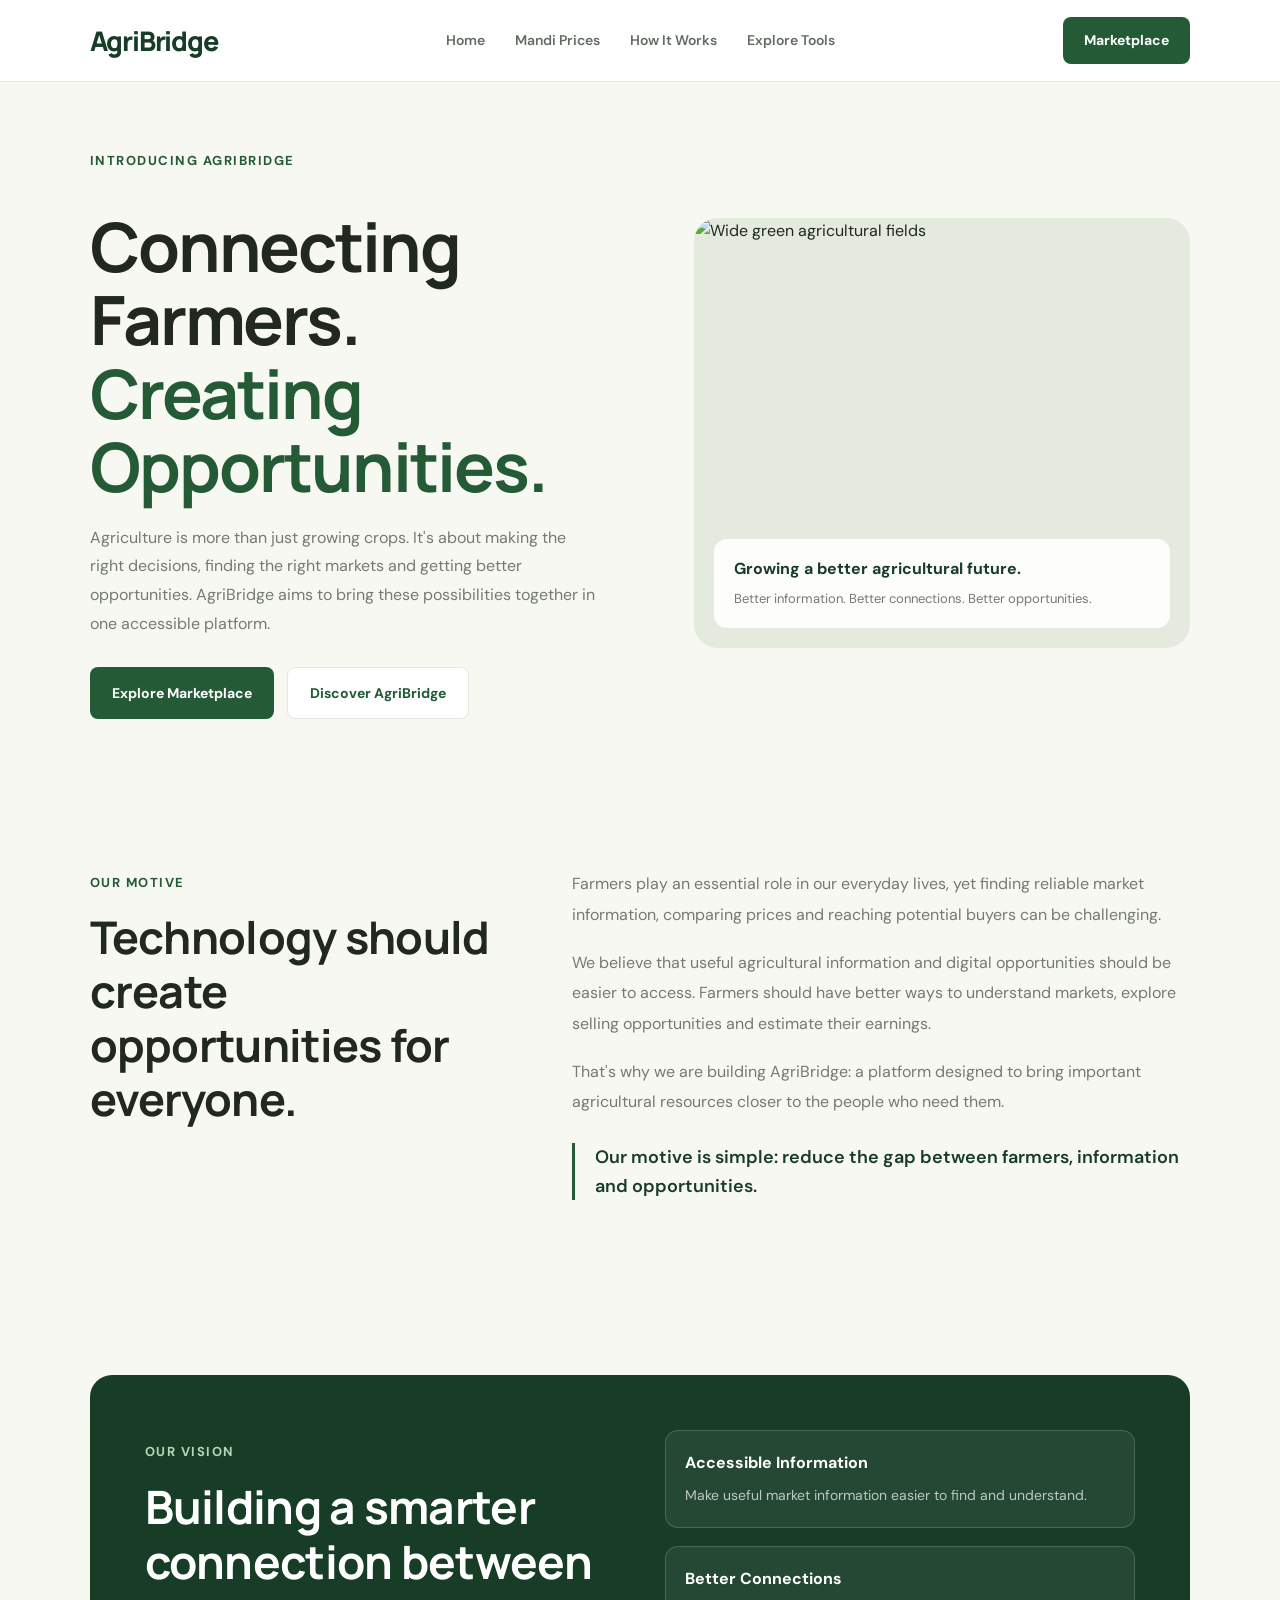
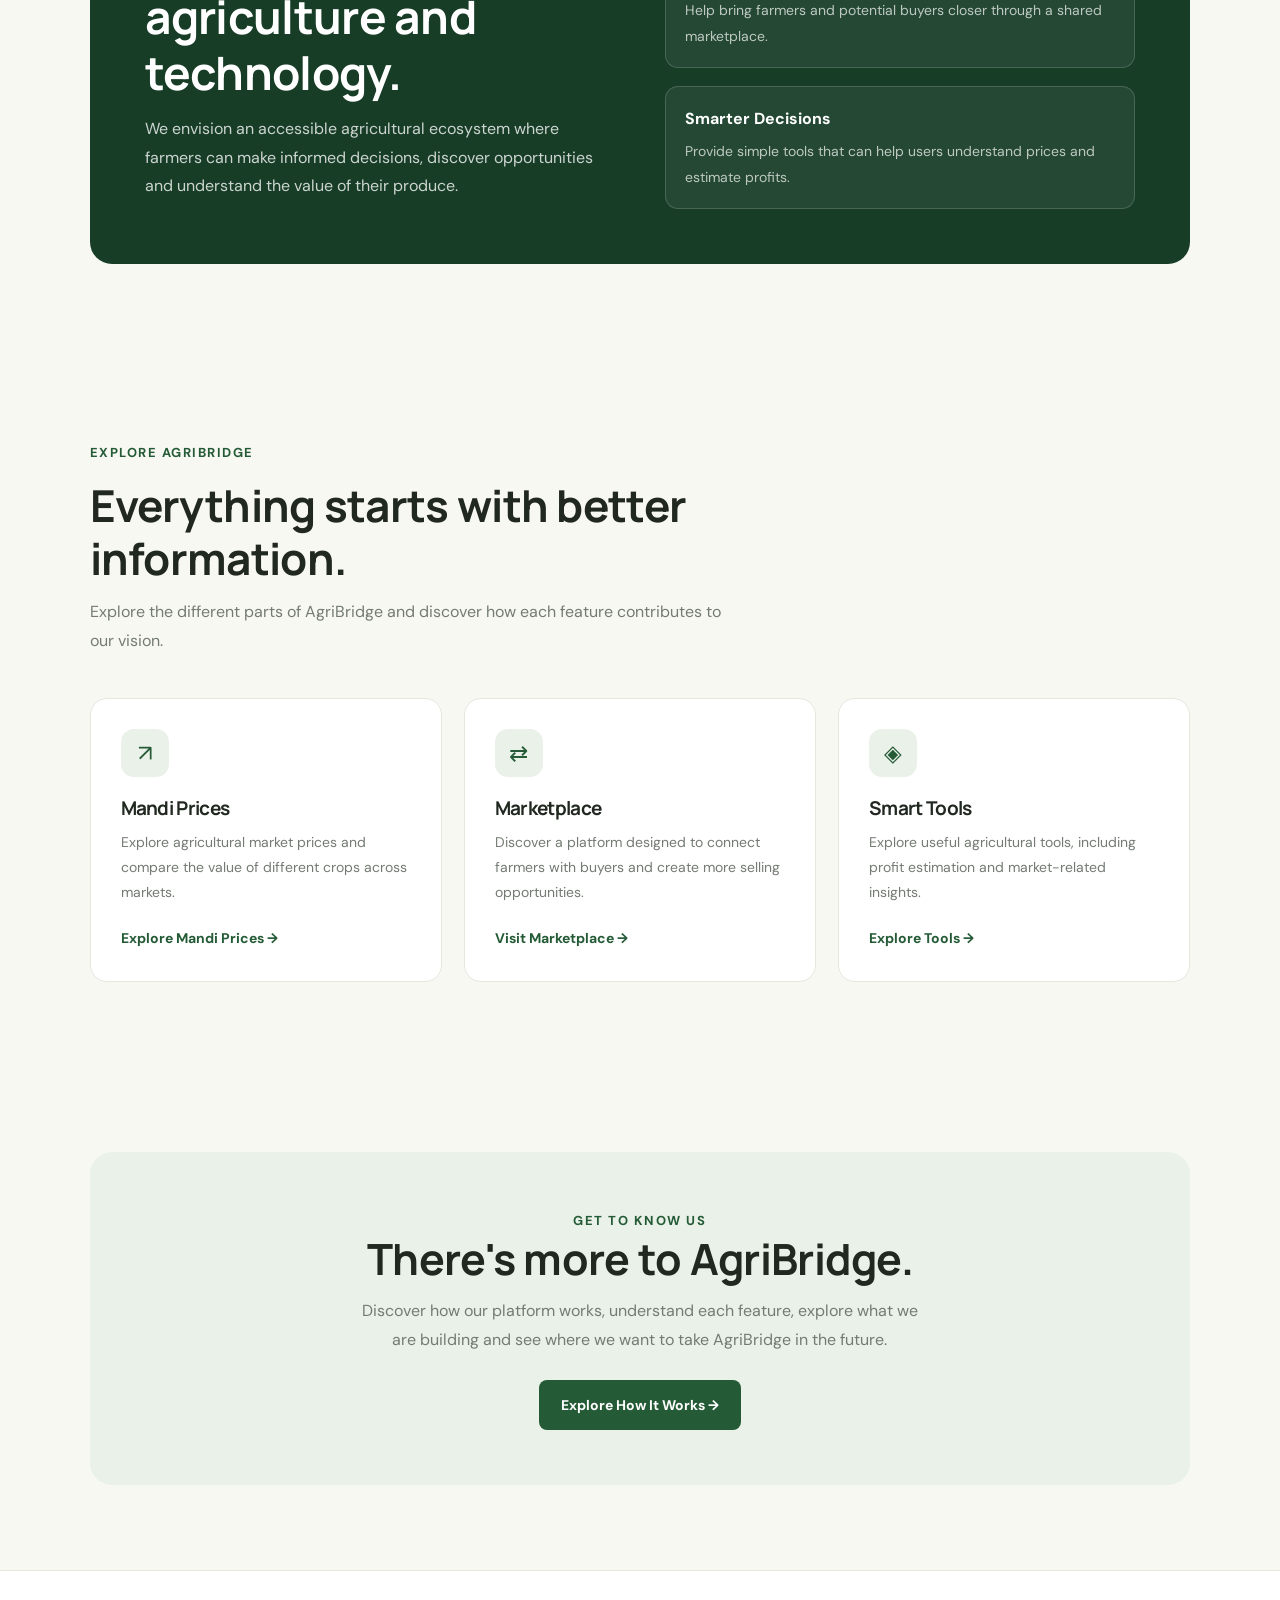
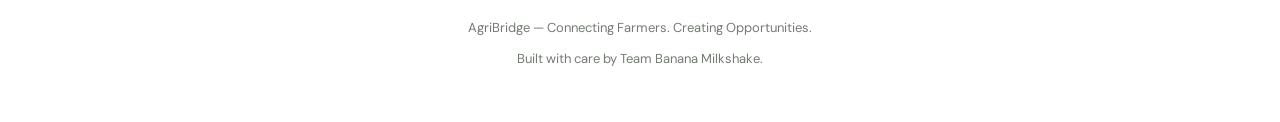
==== agribridge/index.html @ 363a291f "Initial commit: AgriBridge" ====
<!DOCTYPE html>
<html lang="en">

<head>
    <meta charset="UTF-8">
    <meta name="viewport" content="width=device-width, initial-scale=1.0">

    <meta name="description"
        content="AgriBridge connects farmers with market information, opportunities and useful agricultural tools.">

    <title>AgriBridge | Connecting Farmers. Creating Opportunities.</title>

    <link rel="stylesheet" href="style.css">

    <style>
        /* Landing Page */

        .home-hero {
            min-height: 570px;
            display: grid;
            grid-template-columns: 1.05fr 0.95fr;
            align-items: center;
            gap: 55px;
            padding-top: 65px;
            padding-bottom: 65px;
        }

        .hero-content .eyebrow,
        .section-eyebrow {
            color: var(--green);
            font-size: 13px;
            font-weight: 700;
            letter-spacing: 1.5px;
            text-transform: uppercase;
        }

        .hero-content h1 {
            font-size: clamp(42px, 5.5vw, 68px);
            line-height: 1.08;
            letter-spacing: -2px;
            margin: 20px 0;
        }

        .hero-content h1 span {
            color: var(--green);
        }

        .hero-content p {
            max-width: 510px;
            color: var(--muted);
            line-height: 1.8;
            font-size: 16px;
            margin-bottom: 28px;
        }

        .hero-actions {
            display: flex;
            gap: 13px;
            flex-wrap: wrap;
        }

        .hero-image {
            position: relative;
            min-height: 420px;
            border-radius: 24px;
            overflow: hidden;
            background: #e5eadf;
        }

        .hero-image img {
            width: 100%;
            height: 100%;
            min-height: 420px;
            object-fit: cover;
            display: block;
        }

        .hero-image-caption {
            position: absolute;
            bottom: 20px;
            left: 20px;
            right: 20px;
            padding: 17px 20px;
            background: rgba(255, 255, 255, .92);
            border-radius: 13px;
        }

        .hero-image-caption strong {
            display: block;
            color: var(--green-dark);
            margin-bottom: 4px;
        }

        .hero-image-caption span {
            font-size: 13px;
            color: var(--muted);
        }

        /* Mission */

        .mission-section {
            padding: 85px 0;
            background: var(--cream);
        }

        .mission-layout {
            display: grid;
            grid-template-columns: 0.8fr 1.2fr;
            gap: 70px;
            align-items: start;
        }

        .mission-layout h2 {
            font-size: clamp(30px, 4vw, 45px);
            line-height: 1.2;
            margin-top: 15px;
        }

        .mission-content p {
            color: var(--muted);
            line-height: 1.9;
            margin-bottom: 18px;
        }

        .mission-highlight {
            border-left: 3px solid var(--green);
            padding-left: 20px;
            margin-top: 25px;
            color: var(--green-dark);
            font-size: 18px;
            font-weight: 600;
            line-height: 1.6;
        }

        /* Vision */

        .vision-section {
            padding: 90px 0;
        }

        .vision-box {
            background: var(--green-dark);
            color: white;
            padding: 55px;
            border-radius: 22px;
            display: grid;
            grid-template-columns: 1fr 1fr;
            gap: 50px;
            align-items: center;
        }

        .vision-box .section-eyebrow {
            color: #b7d6b8;
        }

        .vision-box h2 {
            font-size: clamp(30px, 4vw, 46px);
            line-height: 1.2;
            margin: 15px 0;
        }

        .vision-box p {
            color: rgba(255, 255, 255, .78);
            line-height: 1.8;
        }

        .vision-points {
            display: grid;
            gap: 18px;
        }

        .vision-point {
            padding: 19px;
            border: 1px solid rgba(255, 255, 255, .17);
            border-radius: 13px;
            background: rgba(255, 255, 255, .06);
        }

        .vision-point strong {
            display: block;
            margin-bottom: 6px;
        }

        .vision-point span {
            color: rgba(255, 255, 255, .7);
            font-size: 14px;
            line-height: 1.6;
        }

        /* Features */

        .features-section {
            padding: 85px 0;
            background: var(--cream);
        }

        .section-heading {
            max-width: 650px;
            margin-bottom: 42px;
        }

        .section-heading h2 {
            font-size: clamp(30px, 4vw, 44px);
            line-height: 1.2;
            margin: 14px 0;
        }

        .section-heading p {
            color: var(--muted);
            line-height: 1.8;
        }

        .home-features {
            display: grid;
            grid-template-columns: repeat(3, 1fr);
            gap: 22px;
        }

        .home-feature {
            background: white;
            padding: 30px;
            border: 1px solid var(--border);
            border-radius: 17px;
            transition: transform .2s ease;
        }

        .home-feature:hover {
            transform: translateY(-5px);
        }

        .feature-icon {
            width: 48px;
            height: 48px;
            display: grid;
            place-items: center;
            background: var(--green-light);
            color: var(--green);
            border-radius: 13px;
            font-size: 23px;
            margin-bottom: 20px;
        }

        .home-feature h3 {
            margin-bottom: 10px;
            font-size: 19px;
        }

        .home-feature p {
            color: var(--muted);
            font-size: 14px;
            line-height: 1.8;
            margin-bottom: 20px;
        }

        .feature-link {
            color: var(--green);
            font-weight: 700;
            font-size: 14px;
            text-decoration: none;
        }

        .feature-link:hover {
            text-decoration: underline;
        }

        /* Closing CTA */

        .home-cta {
            padding: 85px 0;
        }

        .home-cta-box {
            text-align: center;
            padding: 55px 25px;
            background: var(--green-light);
            border-radius: 22px;
        }

        .home-cta-box h2 {
            font-size: clamp(29px, 4vw, 43px);
            margin-bottom: 13px;
        }

        .home-cta-box p {
            max-width: 570px;
            margin: 0 auto 25px;
            color: var(--muted);
            line-height: 1.8;
        }

        /* Responsive */

        @media (max-width: 900px) {
            .home-hero {
                grid-template-columns: 1fr;
                gap: 35px;
            }

            .hero-image {
                min-height: 350px;
            }

            .hero-image img {
                min-height: 350px;
            }

            .mission-layout {
                grid-template-columns: 1fr;
                gap: 25px;
            }

            .vision-box {
                grid-template-columns: 1fr;
                padding: 35px;
            }

            .home-features {
                grid-template-columns: 1fr 1fr;
            }
        }

        @media (max-width: 600px) {
            .home-features {
                grid-template-columns: 1fr;
            }

            .home-hero {
                padding-top: 40px;
                padding-bottom: 45px;
            }

            .hero-content h1 {
                letter-spacing: -1px;
            }

            .vision-box {
                padding: 27px;
            }
        }
    </style>
</head>


<body>

    <!-- Navigation -->

    <header class="navbar">

        <a href="index.html" class="logo">
            AgriBridge
        </a>

        <nav>
            <a href="index.html">Home</a>
            <a href="mandi.html">Mandi Prices</a>
            <a href="how-it-works.html">How It Works</a>
            <a href="tools.html">Explore Tools</a>
        </nav>

        <a href="marketplace.html" class="button primary nav-cta">
            Marketplace
        </a>

    </header>


    <main>

        <!-- Hero Section -->

        <section class="page-container home-hero">

            <div class="hero-content">

                <span class="eyebrow">
                    Introducing AgriBridge
                </span>

                <h1>
                    Connecting Farmers.
                    <span>Creating Opportunities.</span>
                </h1>

                <p>
                    Agriculture is more than just growing crops.
                    It's about making the right decisions, finding
                    the right markets and getting better opportunities.

                    AgriBridge aims to bring these possibilities
                    together in one accessible platform.
                </p>

                <div class="hero-actions">

                    <a href="marketplace.html" class="button primary">
                        Explore Marketplace
                    </a>

                    <a href="how-it-works.html" class="button secondary">
                        Discover AgriBridge
                    </a>

                </div>

            </div>


            <div class="hero-image">

                <img src="https://images.unsplash.com/photo-1500382017468-9049fed747ef?w=1200&q=85"
                    alt="Wide green agricultural fields">

                <div class="hero-image-caption">

                    <strong>Growing a better agricultural future.</strong>

                    <span>
                        Better information. Better connections. Better opportunities.
                    </span>

                </div>

            </div>

        </section>



        <!-- Our Motive -->

        <section class="mission-section">

            <div class="page-container mission-layout">

                <div>

                    <span class="section-eyebrow">
                        Our Motive
                    </span>

                    <h2>
                        Technology should create opportunities for everyone.
                    </h2>

                </div>


                <div class="mission-content">

                    <p>
                        Farmers play an essential role in our everyday lives,
                        yet finding reliable market information, comparing
                        prices and reaching potential buyers can be challenging.
                    </p>

                    <p>
                        We believe that useful agricultural information and
                        digital opportunities should be easier to access.
                        Farmers should have better ways to understand markets,
                        explore selling opportunities and estimate their earnings.
                    </p>

                    <p>
                        That's why we are building AgriBridge: a platform
                        designed to bring important agricultural resources
                        closer to the people who need them.
                    </p>

                    <div class="mission-highlight">
                        Our motive is simple: reduce the gap between farmers,
                        information and opportunities.
                    </div>

                </div>

            </div>

        </section>



        <!-- Our Vision -->

        <section class="page-container vision-section">

            <div class="vision-box">

                <div>

                    <span class="section-eyebrow">
                        Our Vision
                    </span>

                    <h2>
                        Building a smarter connection between agriculture and technology.
                    </h2>

                    <p>
                        We envision an accessible agricultural ecosystem
                        where farmers can make informed decisions,
                        discover opportunities and understand the value
                        of their produce.
                    </p>

                </div>


                <div class="vision-points">

                    <div class="vision-point">

                        <strong>Accessible Information</strong>

                        <span>
                            Make useful market information easier to find
                            and understand.
                        </span>

                    </div>


                    <div class="vision-point">

                        <strong>Better Connections</strong>

                        <span>
                            Help bring farmers and potential buyers closer
                            through a shared marketplace.
                        </span>

                    </div>


                    <div class="vision-point">

                        <strong>Smarter Decisions</strong>

                        <span>
                            Provide simple tools that can help users
                            understand prices and estimate profits.
                        </span>

                    </div>

                </div>

            </div>

        </section>



        <!-- What AgriBridge Offers -->

        <section class="features-section">

            <div class="page-container">

                <div class="section-heading">

                    <span class="section-eyebrow">
                        Explore AgriBridge
                    </span>

                    <h2>
                        Everything starts with better information.
                    </h2>

                    <p>
                        Explore the different parts of AgriBridge and
                        discover how each feature contributes to our vision.
                    </p>

                </div>


                <div class="home-features">


                    <!-- Mandi Prices -->

                    <article class="home-feature">

                        <div class="feature-icon">
                            ↗
                        </div>

                        <h3>Mandi Prices</h3>

                        <p>
                            Explore agricultural market prices and compare
                            the value of different crops across markets.
                        </p>

                        <a href="mandi.html" class="feature-link">
                            Explore Mandi Prices →
                        </a>

                    </article>



                    <!-- Marketplace -->

                    <article class="home-feature">

                        <div class="feature-icon">
                            ⇄
                        </div>

                        <h3>Marketplace</h3>

                        <p>
                            Discover a platform designed to connect farmers
                            with buyers and create more selling opportunities.
                        </p>

                        <a href="marketplace.html" class="feature-link">
                            Visit Marketplace →
                        </a>

                    </article>



                    <!-- Tools -->

                    <article class="home-feature">

                        <div class="feature-icon">
                            ◈
                        </div>

                        <h3>Smart Tools</h3>

                        <p>
                            Explore useful agricultural tools, including
                            profit estimation and market-related insights.
                        </p>

                        <a href="tools.html" class="feature-link">
                            Explore Tools →
                        </a>

                    </article>


                </div>

            </div>

        </section>



        <!-- How It Works Preview -->

        <section class="page-container home-cta">

            <div class="home-cta-box">

                <span class="section-eyebrow">
                    Get to know us
                </span>

                <h2>
                    There's more to AgriBridge.
                </h2>

                <p>
                    Discover how our platform works, understand each feature,
                    explore what we are building and see where we want to
                    take AgriBridge in the future.
                </p>

                <a href="how-it-works.html" class="button primary">
                    Explore How It Works →
                </a>

            </div>

        </section>


    </main>



    <!-- Footer -->

    <footer>

        <div class="page-container">

            <p>
                AgriBridge — Connecting Farmers. Creating Opportunities.
            </p>

            <p>
                Built with care by </b>Team Banana Milkshake</b>.
            </p>

        </div>

    </footer>


</body>

</html>
---- agribridge/style.css ----
/* =========================================
   AGRIBRIDGE — SHARED DESIGN SYSTEM
   Team Banana Milkshake
========================================= */

/* 1. DESIGN TOKENS */

@import url('https://fonts.googleapis.com/css2?family=DM+Sans:wght@400;500;600;700;800&family=Manrope:wght@400;500;600;700;800&display=swap');

:root {
    --green: #245b36;
    --green-dark: #173d27;
    --green-light: #eaf1e8;
    --green-soft: #f1f6ef;

    --cream: #f8f8f2;
    --white: #ffffff;

    --text: #202820;
    --muted: #737b72;
    --border: #e4e8df;

    --radius-sm: 8px;
    --radius-md: 13px;
    --radius-lg: 18px;

    --shadow-sm: 0 4px 15px rgba(27, 62, 37, 0.05);
    --shadow-md: 0 12px 30px rgba(27, 62, 37, 0.08);

    --transition: 0.2s ease;
}


/* 2. RESET */

* {
    margin: 0;
    padding: 0;
    box-sizing: border-box;
}

html {
    scroll-behavior: smooth;
}

body {
    font-family: 'DM Sans', sans-serif;
    background: var(--cream);
    color: var(--text);
    line-height: 1.6;
}

a {
    color: inherit;
    text-decoration: none;
}

button,
input,
select,
textarea {
    font: inherit;
}

button,
a {
    -webkit-tap-highlight-color: transparent;
}

img {
    display: block;
    max-width: 100%;
}

button {
    cursor: pointer;
}

::selection {
    background: #c8dfc1;
    color: var(--green-dark);
}


/* 3. TYPOGRAPHY */

h1,
h2,
h3,
h4,
.logo {
    font-family: 'Manrope', sans-serif;
}

h1,
h2,
h3 {
    line-height: 1.2;
    letter-spacing: -0.7px;
}

p {
    line-height: 1.8;
}

.eyebrow {
    display: inline-block;
    color: var(--green);
    font-size: 12px;
    font-weight: 800;
    letter-spacing: 2px;
    margin-bottom: 18px;
}


/* 4. SHARED NAVBAR */

.navbar {
    width: 100%;
    min-height: 82px;
    padding: 0 7%;

    display: flex;
    align-items: center;
    justify-content: space-between;

    background: var(--white);
    border-bottom: 1px solid var(--border);

    position: sticky;
    top: 0;
    z-index: 100;
}

.logo {
    font-size: 27px;
    font-weight: 800;
    color: var(--green-dark);
    letter-spacing: -1.2px;
    white-space: nowrap;
}

.logo span {
    color: #7caa64;
}

.navbar nav {
    display: flex;
    align-items: center;
    gap: 30px;
}

.navbar nav a {
    color: #626c62;
    font-size: 14px;
    font-weight: 600;
    transition: color var(--transition);
}

.navbar nav a:hover,
.navbar nav a.active {
    color: var(--green);
}


/* 5. BUTTONS */

.button,
.nav-cta {
    display: inline-flex;
    align-items: center;
    justify-content: center;
    gap: 8px;

    border-radius: var(--radius-sm);
    font-size: 14px;
    font-weight: 700;

    transition:
        background var(--transition),
        color var(--transition),
        border-color var(--transition),
        transform var(--transition);
}

.button {
    padding: 14px 22px;
}

.nav-cta {
    padding: 12px 21px;
    background: var(--green);
    color: var(--white);
}

.button:hover,
.nav-cta:hover {
    transform: translateY(-2px);
}

.button.primary {
    background: var(--green);
    color: var(--white);
}

.button.primary:hover,
.nav-cta:hover {
    background: var(--green-dark);
}

.button.secondary {
    background: var(--white);
    color: var(--green);
    border: 1px solid var(--border);
}

.button.secondary:hover {
    border-color: var(--green);
}

.button.light {
    background: var(--white);
    color: var(--green-dark);
}

.button.light:hover {
    background: var(--green-light);
}


/* 6. SHARED PAGE CONTAINER */

.page-container {
    width: 86%;
    max-width: 1400px;
    margin: 0 auto;
}

.page-header {
    padding: 65px 7% 40px;
}

.page-header h1 {
    font-size: clamp(35px, 4vw, 52px);
    margin-bottom: 15px;
}

.page-header p {
    color: var(--muted);
    max-width: 650px;
    font-size: 15px;
}


/* 7. HERO SECTION */

.hero {
    padding: 75px 7%;
    min-height: 590px;

    display: grid;
    grid-template-columns: 1fr 1fr;
    align-items: center;
    gap: 55px;
}

.hero-content {
    max-width: 600px;
}

.hero h1 {
    font-size: clamp(42px, 5vw, 67px);
    font-weight: 800;
    letter-spacing: -3px;
    margin-bottom: 25px;
}

.hero h1 span {
    color: var(--green);
}

.hero-content>p {
    color: var(--muted);
    font-size: 16px;
    max-width: 490px;
    margin-bottom: 32px;
}

.hero-buttons {
    display: flex;
    flex-wrap: wrap;
    gap: 13px;
}

.hero-note {
    margin-top: 35px;
    color: #899087;
    font-size: 12px;
    font-weight: 600;
}

.hero-image {
    height: 430px;
    overflow: hidden;
    border-radius: var(--radius-lg);
    background: var(--green-light);
}

.hero-image img {
    width: 100%;
    height: 100%;
    object-fit: cover;
}


/* 8. SECTIONS */

.intro {
    padding: 95px 20px 55px;
    text-align: center;
    max-width: 760px;
    margin: auto;
}

.intro h2,
.how-heading h2 {
    font-size: clamp(30px, 4vw, 43px);
    margin-bottom: 18px;
}

.intro p,
.how-heading p {
    color: var(--muted);
    font-size: 15px;
}


/* 9. CARDS */

.features {
    padding: 25px 7% 100px;

    display: grid;
    grid-template-columns: repeat(3, 1fr);
    gap: 22px;
}

.feature-card,
.card,
.product-card,
.tool-card {
    background: var(--white);
    border: 1px solid var(--border);
    border-radius: var(--radius-md);
    transition: var(--transition);
}

.feature-card {
    padding: 32px;
}

.feature-card:hover,
.card:hover,
.product-card:hover,
.tool-card:hover {
    transform: translateY(-5px);
    border-color: #b7cbb1;
    box-shadow: var(--shadow-md);
}

.feature-number {
    color: #85a77a;
    font-size: 14px;
    font-weight: 800;
    margin-bottom: 35px;
}

.feature-card h3 {
    font-size: 20px;
    margin-bottom: 12px;
}

.feature-card p {
    color: var(--muted);
    font-size: 14px;
    margin-bottom: 22px;
}

.feature-card a {
    color: var(--green);
    font-size: 13px;
    font-weight: 800;
}


/* 10. HOW IT WORKS */

.how-section {
    background: var(--green-light);
    padding: 90px 7%;
}

.how-heading {
    max-width: 600px;
    margin-bottom: 50px;
}

.steps {
    display: grid;
    grid-template-columns: repeat(3, 1fr);
    gap: 35px;
}

.step {
    border-top: 1px solid #b8cbb4;
    padding-top: 25px;
}

.step span {
    color: var(--green);
    font-size: 14px;
    font-weight: 800;
}

.step h3 {
    font-size: 22px;
    margin: 17px 0 10px;
}

.step p {
    color: var(--muted);
    font-size: 14px;
}


/* 11. FORMS AND FILTERS */

input,
select,
textarea {
    width: 100%;
    padding: 12px 15px;

    background: var(--white);
    color: var(--text);

    border: 1px solid var(--border);
    border-radius: var(--radius-sm);

    outline: none;
    transition: border-color var(--transition);
}

input:focus,
select:focus,
textarea:focus {
    border-color: var(--green);
}

input::placeholder,
textarea::placeholder {
    color: #a0a69e;
}

label {
    display: block;
    color: var(--text);
    font-size: 13px;
    font-weight: 700;
    margin-bottom: 7px;
}

.filter-bar {
    display: flex;
    flex-wrap: wrap;
    gap: 15px;
    padding: 22px;

    background: var(--white);
    border: 1px solid var(--border);
    border-radius: var(--radius-md);
}


/* 12. TABLES */

.table-wrapper {
    width: 100%;
    overflow-x: auto;
    background: var(--white);
    border: 1px solid var(--border);
    border-radius: var(--radius-md);
}

table {
    width: 100%;
    border-collapse: collapse;
    text-align: left;
}

th {
    background: var(--green-light);
    color: var(--green-dark);
    font-size: 13px;
    font-weight: 800;
    padding: 16px 20px;
}

td {
    padding: 16px 20px;
    border-top: 1px solid var(--border);
    font-size: 14px;
}

tbody tr:hover {
    background: var(--green-soft);
}


/* 13. BOTTOM CTA */

.bottom-cta {
    margin: 90px 7%;
    padding: 75px 25px;

    background: var(--green-dark);
    color: var(--white);

    border-radius: var(--radius-lg);
    text-align: center;
}

.bottom-cta .eyebrow {
    color: #b8d2a9;
}

.bottom-cta h2 {
    max-width: 650px;
    margin: 0 auto 15px;
    font-size: clamp(30px, 4vw, 43px);
}

.bottom-cta p {
    color: #c6d3c5;
    font-size: 14px;
    margin-bottom: 28px;
}


/* 14. FOOTER */

footer {
    padding: 45px 7%;
    background: var(--white);
    border-top: 1px solid var(--border);
    text-align: center;
}

footer .logo {
    display: inline-block;
    margin-bottom: 10px;
}

footer p {
    color: var(--muted);
    font-size: 13px;
    margin-bottom: 7px;
}

footer .team-credit {
    color: var(--green);
    font-weight: 600;
}

.copyright {
    display: block;
    color: #9a9f98;
    font-size: 11px;
    margin-top: 25px;
}


/* 15. ACCESSIBILITY */

a:focus-visible,
button:focus-visible,
input:focus-visible,
select:focus-visible,
textarea:focus-visible {
    outline: 3px solid #9abf8e;
    outline-offset: 3px;
}


/* 16. RESPONSIVE DESIGN */

@media (max-width: 900px) {

    .navbar {
        padding: 18px 5%;
        flex-wrap: wrap;
        gap: 18px;
    }

    .navbar nav {
        order: 3;
        width: 100%;
        justify-content: center;
        flex-wrap: wrap;
        gap: 18px;
    }

    .hero {
        padding: 55px 5%;
        grid-template-columns: 1fr;
        gap: 35px;
    }

    .hero-image {
        height: 350px;
    }

    .features {
        padding-left: 5%;
        padding-right: 5%;
        grid-template-columns: 1fr;
    }

    .how-section {
        padding-left: 5%;
        padding-right: 5%;
    }

    .bottom-cta {
        margin-left: 5%;
        margin-right: 5%;
    }

    .page-container {
        width: 90%;
    }
}


@media (max-width: 600px) {

    .navbar {
        justify-content: space-between;
    }

    .navbar nav {
        gap: 13px;
    }

    .navbar nav a {
        font-size: 12px;
    }

    .nav-cta {
        padding: 10px 13px;
        font-size: 12px;
    }

    .hero {
        padding-top: 45px;
    }

    .hero h1 {
        font-size: 43px;
        letter-spacing: -2px;
    }

    .hero-image {
        height: 260px;
    }

    .hero-buttons {
        flex-direction: column;
    }

    .button {
        width: 100%;
    }

    .steps {
        grid-template-columns: 1fr;
        gap: 30px;
    }

    .intro {
        padding-top: 65px;
    }

    .bottom-cta {
        padding: 55px 22px;
    }

    .page-header {
        padding: 45px 5% 30px;
    }

    .filter-bar {
        flex-direction: column;
    }

    th,
    td {
        padding: 13px;
        white-space: nowrap;
    }
}


/* 17. REDUCED MOTION */

@media (prefers-reduced-motion: reduce) {

    *,
    *::before,
    *::after {
        scroll-behavior: auto !important;
        transition-duration: 0.01ms !important;
        animation-duration: 0.01ms !important;
    }
}
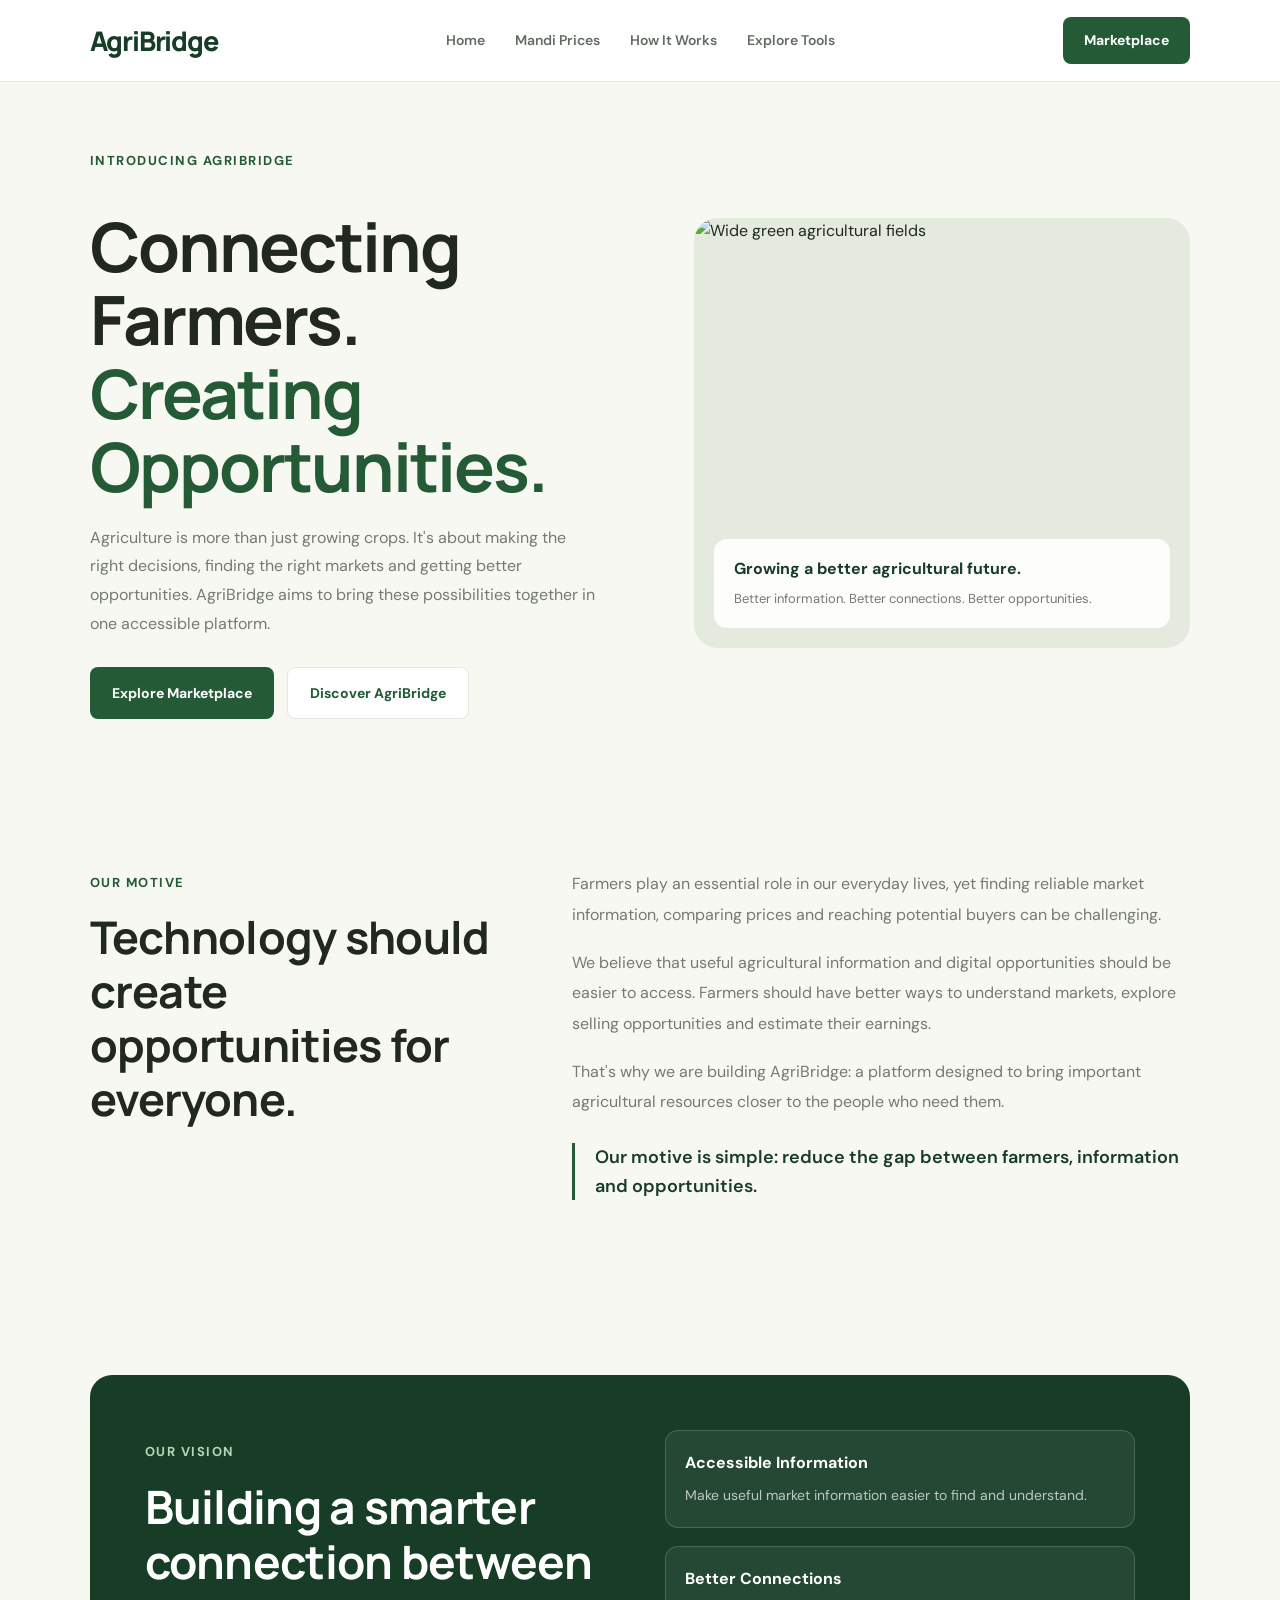
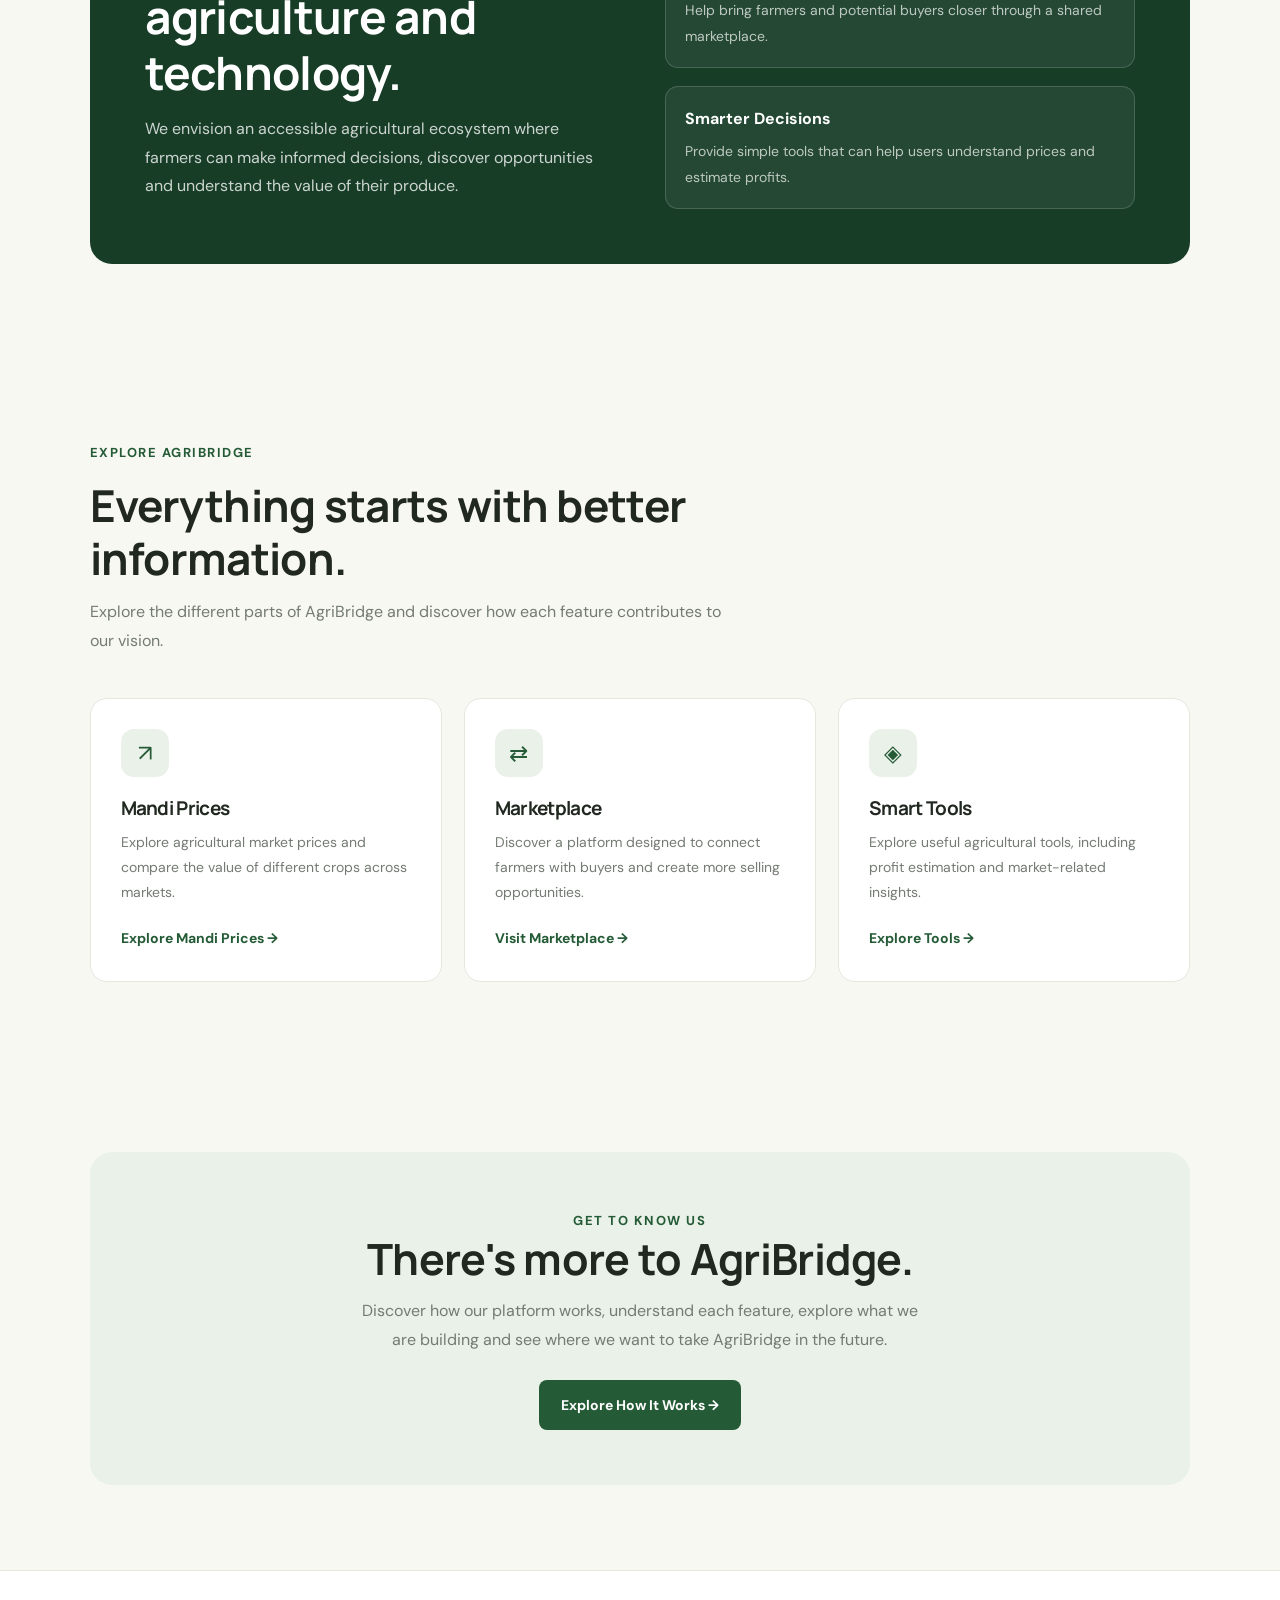
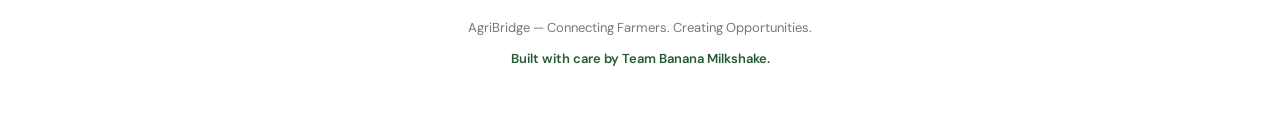
==== commit 28c5f083: "xmed: deleted unuse files and updated fixatures" ====
--- a/agribridge/index.html
+++ b/agribridge/index.html
@@ -697,8 +697,8 @@
                 AgriBridge — Connecting Farmers. Creating Opportunities.
             </p>
 
-            <p>
-                Built with care by </b>Team Banana Milkshake</b>.
+            <p class="team-credit">
+                Built with care by Team Banana Milkshake.
             </p>
 
         </div>
